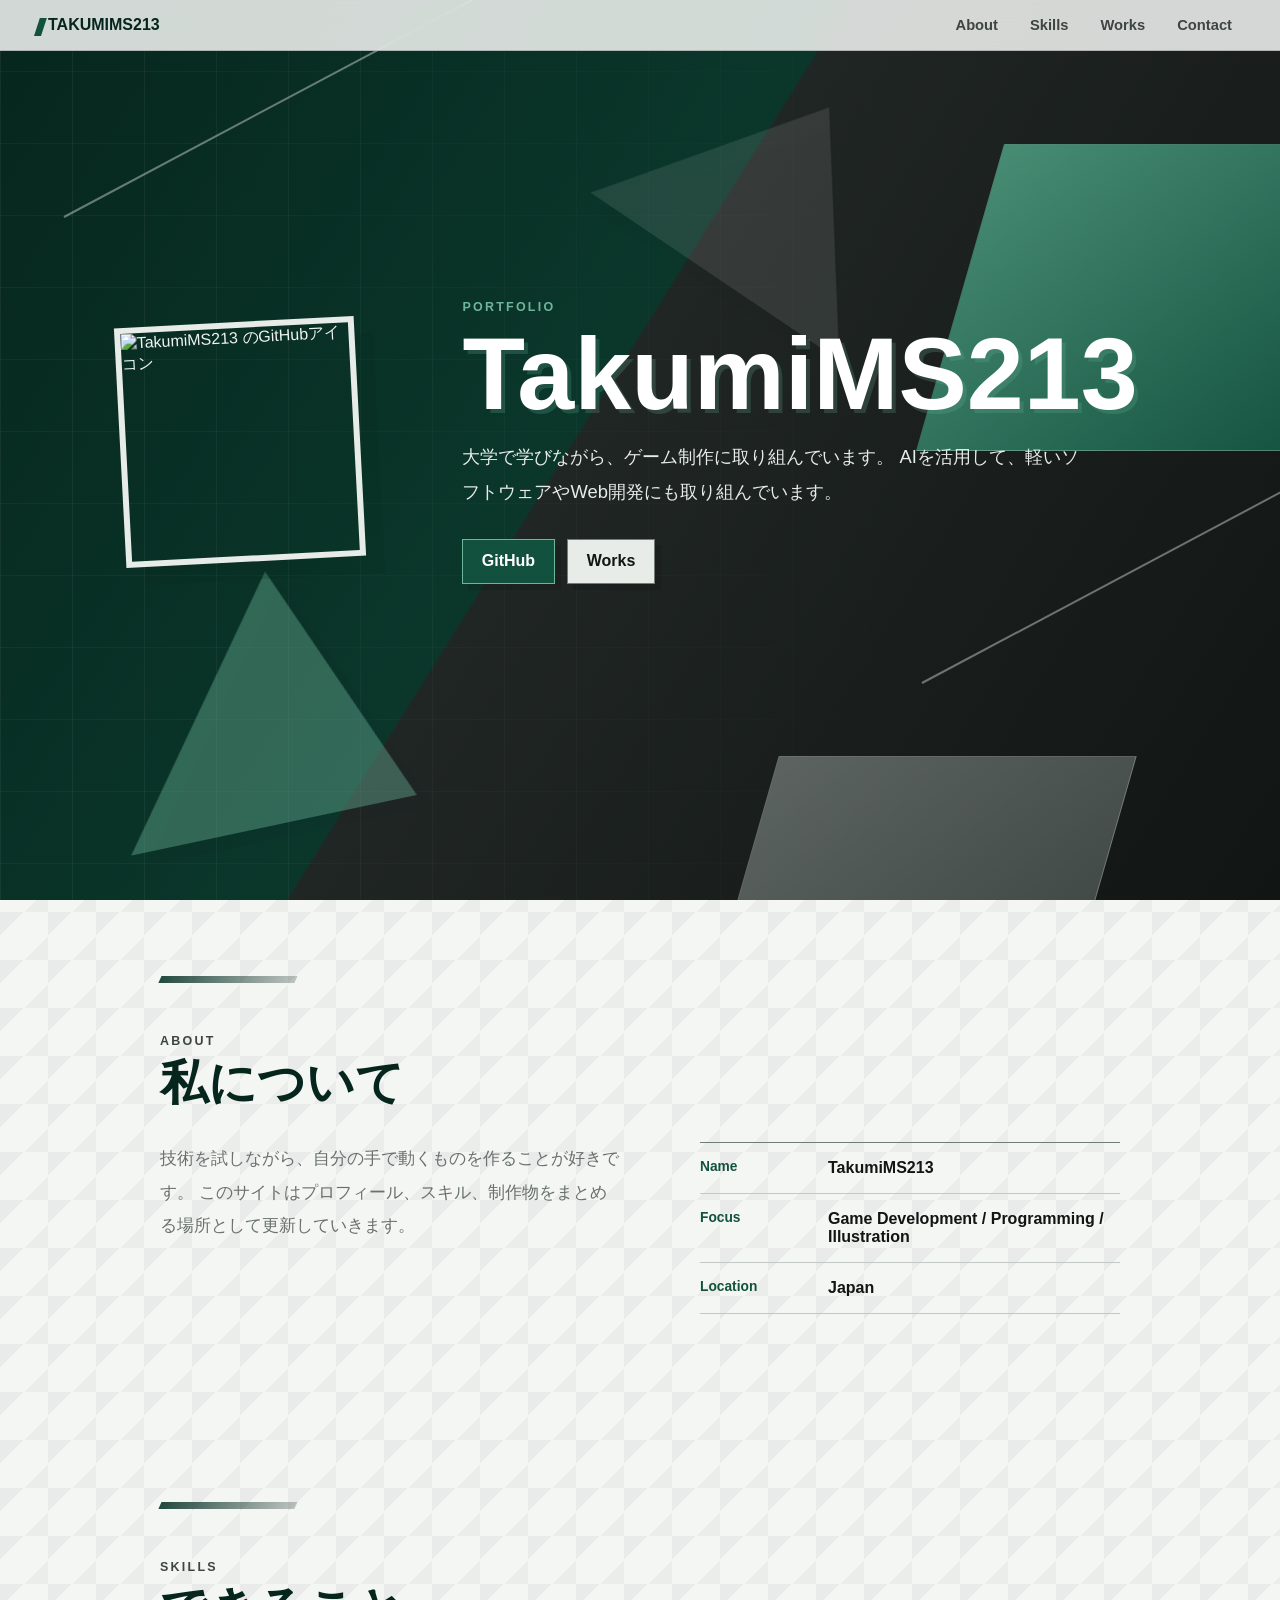
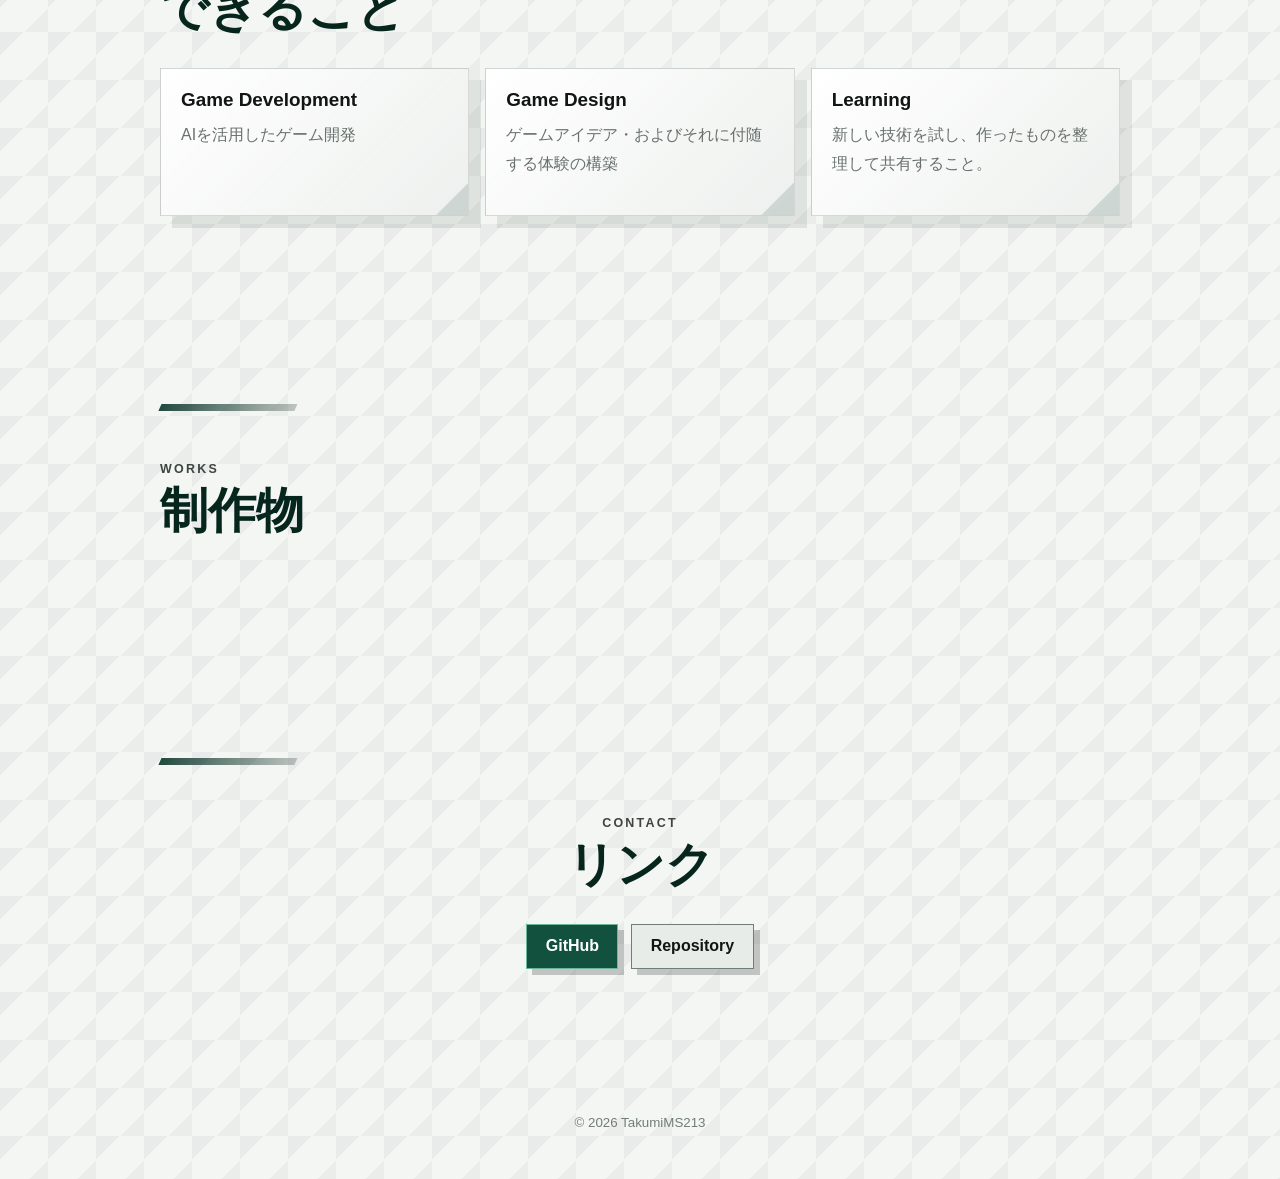
==== index.html @ 46c747b3 "refactor: make Works data-driven" ====
<!doctype html>
<html lang="ja">
  <head>
    <meta charset="utf-8">
    <meta name="viewport" content="width=device-width, initial-scale=1">
    <meta name="description" content="TakumiMS213 のポートフォリオサイトです。">
    <meta property="og:title" content="TakumiMS213 Portfolio">
    <meta property="og:description" content="TakumiMS213 のプロフィール、スキル、制作物をまとめたポートフォリオです。">
    <meta property="og:type" content="website">
    <meta property="og:url" content="https://takumims213.github.io/">
    <meta property="og:image" content="https://github.com/TakumiMS213.png">
    <title>TakumiMS213 Portfolio</title>
    <link rel="icon" href="https://github.com/TakumiMS213.png">
    <link rel="stylesheet" href="styles.css">
  </head>
  <body>
    <header class="site-header" aria-label="サイトヘッダー">
      <a class="brand" href="#top" aria-label="トップへ戻る">TakumiMS213</a>
      <nav class="nav-links" aria-label="主要ナビゲーション">
        <a href="#about">About</a>
        <a href="#skills">Skills</a>
        <a href="#works">Works</a>
        <a href="#contact">Contact</a>
      </nav>
    </header>

    <main id="top">
      <section class="hero" aria-labelledby="hero-title">
        <div class="geometry" aria-hidden="true">
          <span class="geo geo-block geo-block-one"></span>
          <span class="geo geo-block geo-block-two"></span>
          <span class="geo geo-triangle geo-triangle-one"></span>
          <span class="geo geo-triangle geo-triangle-two"></span>
          <span class="geo geo-line geo-line-one"></span>
          <span class="geo geo-line geo-line-two"></span>
        </div>

        <div class="hero-inner">
          <img class="avatar" src="https://github.com/TakumiMS213.png" alt="TakumiMS213 のGitHubアイコン" width="240" height="240">
          <div class="hero-copy">
            <p class="eyebrow">Portfolio</p>
            <h1 id="hero-title">TakumiMS213</h1>
            <p class="lead">
              大学で学びながら、ゲーム制作に取り組んでいます。
              AIを活用して、軽いソフトウェアやWeb開発にも取り組んでいます。
            </p>
            <div class="hero-actions" aria-label="外部リンク">
              <a class="button primary" href="https://github.com/TakumiMS213" target="_blank" rel="noreferrer">GitHub</a>
              <a class="button" href="#works">Works</a>
            </div>
          </div>
        </div>
      </section>

      <section class="section about-section" id="about" aria-labelledby="about-title">
        <div class="section-heading">
          <p class="eyebrow">About</p>
          <h2 id="about-title">私について</h2>
        </div>
        <div class="about-grid">
          <p>
            技術を試しながら、自分の手で動くものを作ることが好きです。
            このサイトはプロフィール、スキル、制作物をまとめる場所として更新していきます。
          </p>
          <dl class="profile-list">
            <div>
              <dt>Name</dt>
              <dd>TakumiMS213</dd>
            </div>
            <div>
              <dt>Focus</dt>
              <dd>Game Development / Programming / Illustration</dd>
            </div>
            <div>
              <dt>Location</dt>
              <dd>Japan</dd>
            </div>
          </dl>
        </div>
      </section>

      <section class="section" id="skills" aria-labelledby="skills-title">
        <div class="section-heading">
          <p class="eyebrow">Skills</p>
          <h2 id="skills-title">できること</h2>
        </div>
        <div class="skill-grid">
          <article class="card">
            <h3>Game Development</h3>
            <p>AIを活用したゲーム開発</p>
          </article>
          <article class="card">
            <h3>Game Design</h3>
            <p>ゲームアイデア・およびそれに付随する体験の構築</p>
          </article>
          <article class="card">
            <h3>Learning</h3>
            <p>新しい技術を試し、作ったものを整理して共有すること。</p>
          </article>
        </div>
      </section>

      <section class="section works-section" id="works" aria-labelledby="works-title">
        <div class="section-heading">
          <p class="eyebrow">Works</p>
          <h2 id="works-title">制作物</h2>
        </div>
        <!--
          Works の内容は works.js だけを編集すれば更新できます。
          HTML 側に作品カードを直接追加する必要はありません。
        -->
        <div class="work-list" id="work-list"></div>
      </section>

      <section class="section contact-section" id="contact" aria-labelledby="contact-title">
        <div class="section-heading">
          <p class="eyebrow">Contact</p>
          <h2 id="contact-title">リンク</h2>
        </div>
        <div class="contact-actions">
          <a class="button primary" href="https://github.com/TakumiMS213" target="_blank" rel="noreferrer">GitHub</a>
          <a class="button" href="https://github.com/TakumiMS213/TakumiMS213.github.io" target="_blank" rel="noreferrer">Repository</a>
        </div>
      </section>
    </main>

    <footer class="site-footer">
      <small>&copy; <span id="year"></span> TakumiMS213</small>
    </footer>

    <script src="works.js"></script>
    <script src="script.js"></script>
  </body>
</html>
---- styles.css ----
:root {
  --ink: #eef3f0;
  --text: #27302d;
  --muted: #68716d;
  --green-900: #06261d;
  --green-800: #0b372b;
  --green-700: #12513e;
  --green-600: #1f6b52;
  --green-300: #6eb69b;
  --gray-950: #111514;
  --gray-850: #202624;
  --gray-700: #3d4542;
  --gray-500: #727c78;
  --gray-300: #c3cac6;
  --gray-150: #e8ece9;
  --paper: #f4f6f4;
  --white: #ffffff;
  --line: rgba(17, 21, 20, 0.16);
  --shadow: 18px 18px 0 rgba(6, 38, 29, 0.16);
  font-family: Inter, "Hiragino Kaku Gothic ProN", "Yu Gothic", Meiryo, sans-serif;
  color: var(--text);
  background: var(--paper);
}

* {
  box-sizing: border-box;
}

html {
  scroll-behavior: smooth;
}

[id] {
  scroll-margin-top: 5rem;
}

body {
  margin: 0;
  min-width: 320px;
  background:
    linear-gradient(135deg, rgba(17, 21, 20, 0.05) 25%, transparent 25%) 0 0 / 48px 48px,
    linear-gradient(315deg, rgba(17, 21, 20, 0.04) 25%, transparent 25%) 0 0 / 48px 48px,
    var(--paper);
}

img {
  display: block;
  max-width: 100%;
}

a {
  color: inherit;
}

.site-header {
  position: fixed;
  z-index: 10;
  top: 0;
  left: 0;
  right: 0;
  display: flex;
  align-items: center;
  justify-content: space-between;
  gap: 1rem;
  padding: 1rem clamp(1rem, 4vw, 3rem);
  background: rgba(244, 246, 244, 0.86);
  border-bottom: 1px solid rgba(17, 21, 20, 0.18);
  backdrop-filter: blur(16px);
}

.brand {
  position: relative;
  color: var(--green-900);
  font-weight: 900;
  text-decoration: none;
  text-transform: uppercase;
}

.brand::before {
  content: "";
  position: absolute;
  left: -0.7rem;
  top: 0.15rem;
  width: 0.42rem;
  height: 1.1rem;
  background: var(--green-700);
  transform: skewX(-18deg);
}

.nav-links {
  display: flex;
  gap: clamp(0.75rem, 3vw, 2rem);
  color: var(--gray-700);
  font-size: 0.92rem;
  font-weight: 700;
}

.nav-links a {
  text-decoration: none;
}

.nav-links a:hover {
  color: var(--green-700);
}

.hero {
  position: relative;
  min-height: 100svh;
  display: grid;
  place-items: center;
  padding: 7rem clamp(1rem, 5vw, 4rem) 8rem;
  overflow: hidden;
  background:
    linear-gradient(122deg, var(--green-900) 0%, var(--green-800) 46%, var(--gray-850) 46.2%, var(--gray-950) 100%);
  color: var(--ink);
  isolation: isolate;
}

.hero::before {
  content: "";
  position: absolute;
  inset: 0;
  background:
    linear-gradient(90deg, rgba(255, 255, 255, 0.06) 1px, transparent 1px) 0 0 / 72px 72px,
    linear-gradient(0deg, rgba(255, 255, 255, 0.045) 1px, transparent 1px) 0 0 / 72px 72px;
  -webkit-mask-image: linear-gradient(90deg, #000 0%, transparent 78%);
  mask-image: linear-gradient(90deg, #000 0%, transparent 78%);
  z-index: -2;
}

.hero-inner {
  position: relative;
  z-index: 2;
  width: min(1040px, 100%);
  display: grid;
  grid-template-columns: auto minmax(0, 1fr);
  align-items: center;
  gap: clamp(2rem, 8vw, 7rem);
}

.avatar {
  width: clamp(160px, 22vw, 240px);
  height: clamp(160px, 22vw, 240px);
  border: 6px solid var(--gray-150);
  border-radius: 0;
  box-shadow: var(--shadow);
  object-fit: cover;
  transform: rotate(-3deg);
  transition: transform 180ms ease, box-shadow 180ms ease;
}

.avatar:hover {
  transform: rotate(0deg) scale(1.03);
  box-shadow: 24px 24px 0 rgba(6, 38, 29, 0.24);
}

.eyebrow {
  margin: 0 0 0.6rem;
  color: var(--green-300);
  font-size: 0.78rem;
  font-weight: 900;
  letter-spacing: 0.18em;
  text-transform: uppercase;
}

h1,
h2,
h3,
p {
  margin-top: 0;
}

h1 {
  margin-bottom: 1rem;
  color: var(--white);
  font-size: clamp(2.7rem, 8vw, 6.5rem);
  line-height: 0.98;
  letter-spacing: 0;
  text-shadow: 4px 4px 0 rgba(110, 182, 155, 0.22);
}

h2 {
  margin-bottom: 0;
  color: var(--green-900);
  font-size: clamp(1.8rem, 4vw, 3rem);
  line-height: 1.1;
}

h3 {
  margin-bottom: 0.65rem;
  color: var(--gray-950);
  font-size: 1.18rem;
}

.lead {
  width: min(620px, 100%);
  color: var(--gray-150);
  font-size: clamp(1rem, 2vw, 1.15rem);
  line-height: 1.9;
}

.hero-actions,
.contact-actions {
  display: flex;
  flex-wrap: wrap;
  gap: 0.8rem;
  margin-top: 1.8rem;
}

.button {
  display: inline-flex;
  align-items: center;
  justify-content: center;
  min-height: 2.8rem;
  padding: 0.75rem 1.15rem;
  border: 1px solid var(--gray-500);
  border-radius: 0;
  background: var(--gray-150);
  color: var(--gray-950);
  font-weight: 900;
  text-decoration: none;
  box-shadow: 6px 6px 0 rgba(17, 21, 20, 0.22);
}

.button.primary {
  border-color: var(--green-300);
  background: var(--green-700);
  color: var(--white);
}

.button:hover {
  transform: translate(-1px, -1px);
  box-shadow: 8px 8px 0 rgba(17, 21, 20, 0.28);
}

.geometry {
  position: absolute;
  inset: 0;
  z-index: 0;
  pointer-events: none;
}

.geo {
  position: absolute;
  display: block;
}

.geo-block {
  border: 1px solid rgba(255, 255, 255, 0.16);
  transform: skewX(-16deg);
}

.geo-block-one {
  right: -7vw;
  top: 16vh;
  width: clamp(220px, 32vw, 470px);
  height: clamp(150px, 24vw, 340px);
  background:
    linear-gradient(135deg, rgba(110, 182, 155, 0.58), rgba(18, 81, 62, 0.28)),
    var(--green-700);
}

.geo-block-two {
  right: 14vw;
  bottom: -7rem;
  width: clamp(180px, 28vw, 420px);
  height: clamp(130px, 20vw, 280px);
  background:
    linear-gradient(135deg, rgba(232, 236, 233, 0.18), rgba(61, 69, 66, 0.48)),
    var(--gray-700);
}

.geo-triangle {
  width: 0;
  height: 0;
  filter: drop-shadow(14px 14px 0 rgba(17, 21, 20, 0.18));
}

.geo-triangle-one {
  left: clamp(1rem, 8vw, 8rem);
  bottom: 8vh;
  border-left: clamp(90px, 15vw, 190px) solid transparent;
  border-right: clamp(40px, 8vw, 110px) solid transparent;
  border-bottom: clamp(120px, 20vw, 250px) solid rgba(110, 182, 155, 0.4);
  transform: rotate(-12deg);
}

.geo-triangle-two {
  right: clamp(4rem, 28vw, 32rem);
  top: 10vh;
  border-left: clamp(70px, 12vw, 150px) solid transparent;
  border-right: clamp(70px, 12vw, 150px) solid transparent;
  border-bottom: clamp(100px, 16vw, 210px) solid rgba(232, 236, 233, 0.11);
  transform: rotate(34deg);
}

.geo-line {
  height: 2px;
  background: rgba(232, 236, 233, 0.42);
  transform-origin: left center;
}

.geo-line-one {
  left: 5vw;
  top: 24vh;
  width: clamp(220px, 38vw, 560px);
  transform: rotate(-28deg);
}

.geo-line-two {
  right: -4vw;
  bottom: 24vh;
  width: clamp(180px, 32vw, 480px);
  transform: rotate(-28deg);
}

.section {
  position: relative;
  width: min(960px, calc(100% - 2rem));
  margin: 0 auto;
  padding: clamp(4rem, 9vw, 7rem) 0;
}

.section::before {
  content: "";
  position: absolute;
  left: 0;
  top: clamp(2.5rem, 6vw, 4.75rem);
  width: clamp(4rem, 12vw, 8.5rem);
  height: 0.42rem;
  background: linear-gradient(90deg, rgba(11, 55, 43, 0.9), rgba(114, 124, 120, 0.42));
  transform: skewX(-24deg);
}

.section-heading {
  position: relative;
  z-index: 1;
  margin-bottom: 2rem;
  padding-top: 1.35rem;
}

.section-heading .eyebrow {
  color: var(--gray-700);
}

.about-grid {
  display: grid;
  grid-template-columns: minmax(0, 1fr) minmax(280px, 420px);
  gap: clamp(2rem, 6vw, 5rem);
  align-items: start;
}

.about-grid > p {
  color: var(--muted);
  font-size: 1.05rem;
  line-height: 2;
}

.profile-list {
  margin: 0;
  border-top: 1px solid var(--gray-500);
}

.profile-list div {
  display: grid;
  grid-template-columns: 7rem 1fr;
  gap: 1rem;
  padding: 1rem 0;
  border-bottom: 1px solid var(--gray-300);
}

.profile-list dt {
  color: var(--green-700);
  font-size: 0.86rem;
  font-weight: 900;
}

.profile-list dd {
  margin: 0;
  color: var(--gray-950);
  font-weight: 800;
}

.skill-grid {
  display: grid;
  grid-template-columns: repeat(3, minmax(0, 1fr));
  gap: 1rem;
}

.card,
.work-item {
  position: relative;
  overflow: hidden;
  border: 1px solid var(--line);
  border-radius: 0;
  background:
    linear-gradient(135deg, rgba(255, 255, 255, 0.92), rgba(232, 236, 233, 0.78)),
    var(--white);
  box-shadow: 12px 12px 0 rgba(6, 38, 29, 0.09);
}

.card::after,
.work-item::after {
  content: "";
  position: absolute;
  right: -2rem;
  bottom: -2rem;
  width: 6rem;
  height: 6rem;
  background: var(--green-800);
  clip-path: polygon(100% 0, 0 100%, 100% 100%);
  opacity: 0.14;
}

.card {
  padding: 1.25rem;
}

.card p,
.work-item p {
  color: var(--muted);
  line-height: 1.8;
}

.work-list {
  display: grid;
  gap: 1rem;
}

.work-item {
  display: flex;
  align-items: center;
  justify-content: space-between;
  gap: 1.5rem;
  padding: 1.35rem;
}

.work-item.muted {
  background:
    linear-gradient(135deg, rgba(232, 236, 233, 0.84), rgba(195, 202, 198, 0.62)),
    var(--gray-150);
}

.work-kicker {
  margin-bottom: 0.35rem;
  color: var(--green-700);
  font-size: 0.78rem;
  font-weight: 900;
  text-transform: uppercase;
}

.text-link {
  position: relative;
  z-index: 1;
  flex: 0 0 auto;
  color: var(--green-800);
  font-weight: 900;
  text-decoration: none;
}

.text-link:hover {
  text-decoration: underline;
}

.contact-section {
  text-align: center;
}

.contact-actions {
  justify-content: center;
}

.site-footer {
  padding: 2rem 1rem 3rem;
  color: var(--gray-500);
  text-align: center;
}

@media (prefers-reduced-motion: reduce) {
  *,
  *::before,
  *::after {
    scroll-behavior: auto !important;
    animation-duration: 0.001ms !important;
    animation-iteration-count: 1 !important;
    transition-duration: 0.001ms !important;
  }
}

@media (max-width: 760px) {
  .site-header {
    position: static;
    align-items: flex-start;
    flex-direction: column;
  }

  .nav-links {
    width: 100%;
    justify-content: space-between;
    gap: 0.5rem;
    font-size: 0.86rem;
  }

  .hero {
    min-height: auto;
    padding-top: 4rem;
  }

  .hero-inner {
    grid-template-columns: 1fr;
    justify-items: center;
    text-align: center;
  }

  .hero-actions {
    justify-content: center;
  }

  .geo-block-one {
    right: -9rem;
    top: 5rem;
  }

  .geo-block-two {
    right: -6rem;
    bottom: -4rem;
  }

  .geo-triangle-one,
  .geo-triangle-two {
    opacity: 0.72;
  }

  .about-grid,
  .skill-grid {
    grid-template-columns: 1fr;
  }

  .work-item {
    align-items: flex-start;
    flex-direction: column;
  }
}

@media (max-width: 460px) {
  .nav-links {
    flex-wrap: wrap;
    justify-content: flex-start;
  }

  h1 {
    font-size: 2.45rem;
  }

  .profile-list div {
    grid-template-columns: 1fr;
    gap: 0.25rem;
  }
}
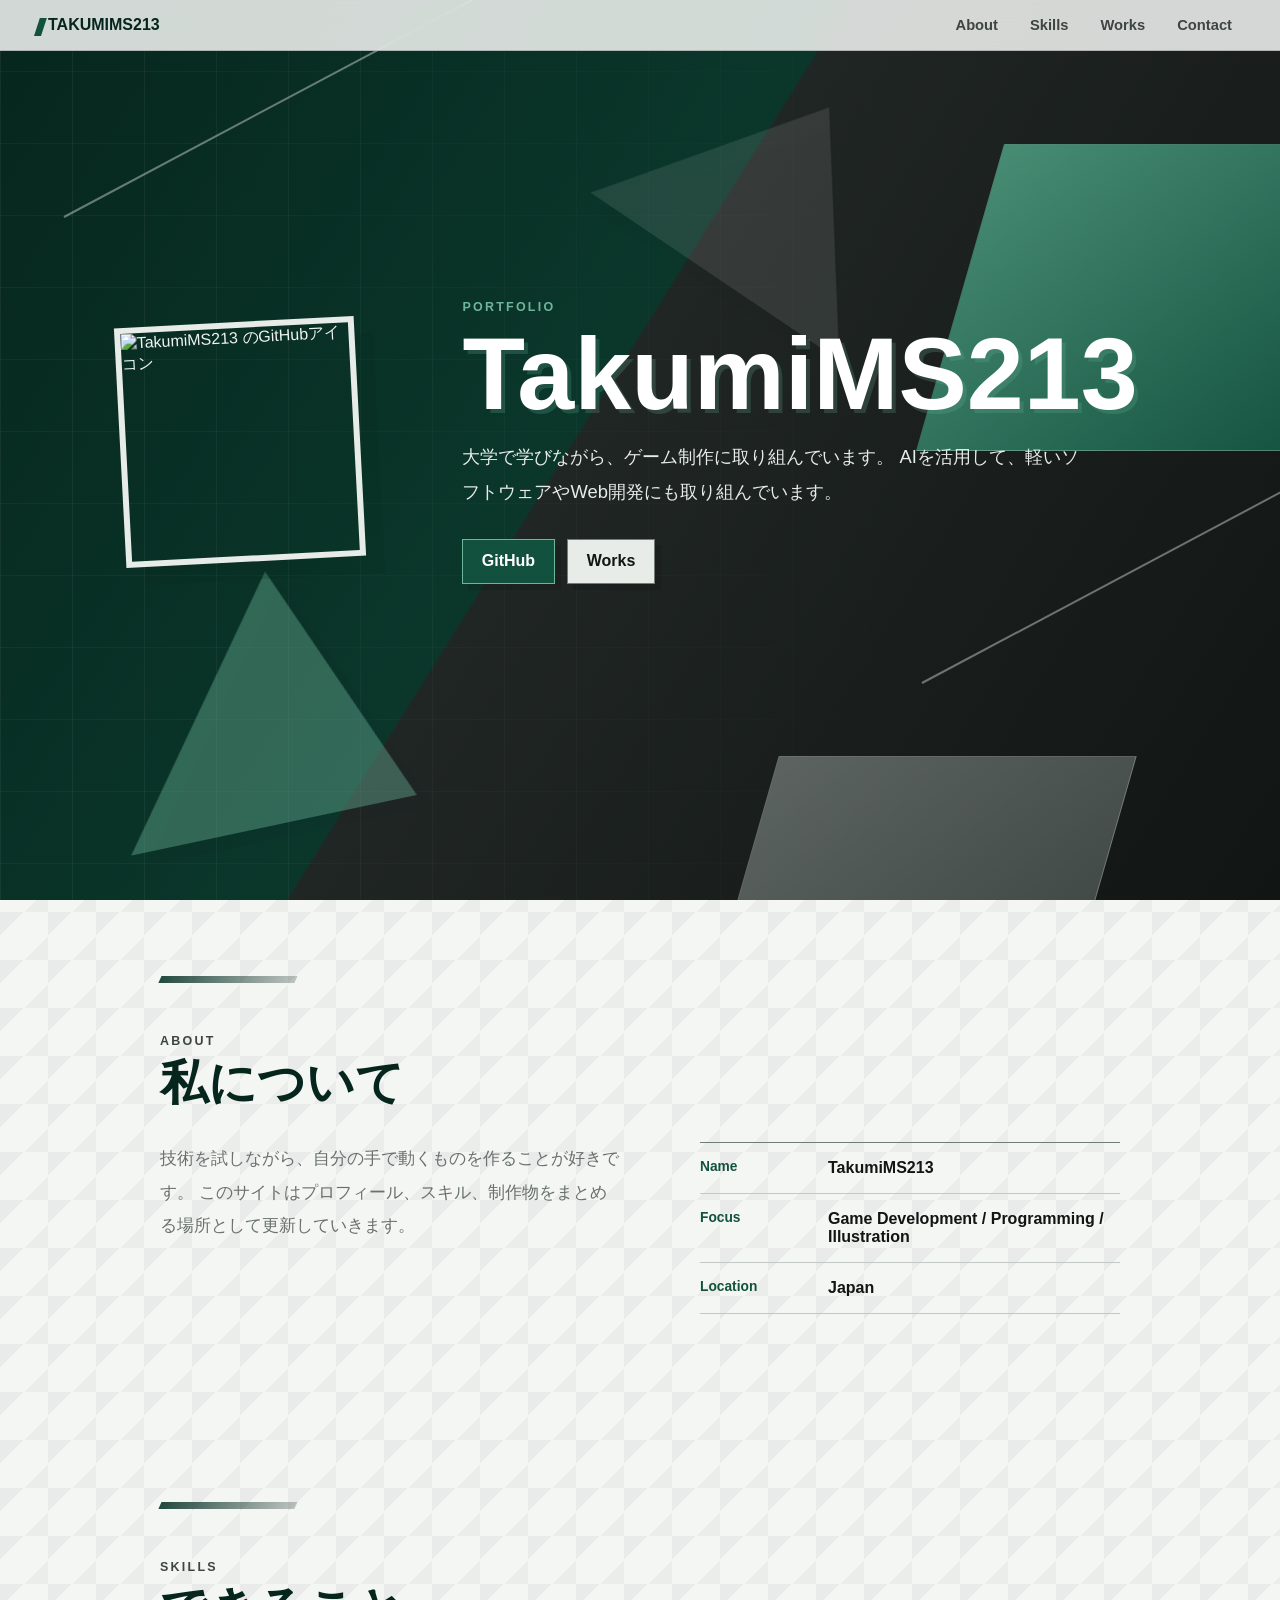
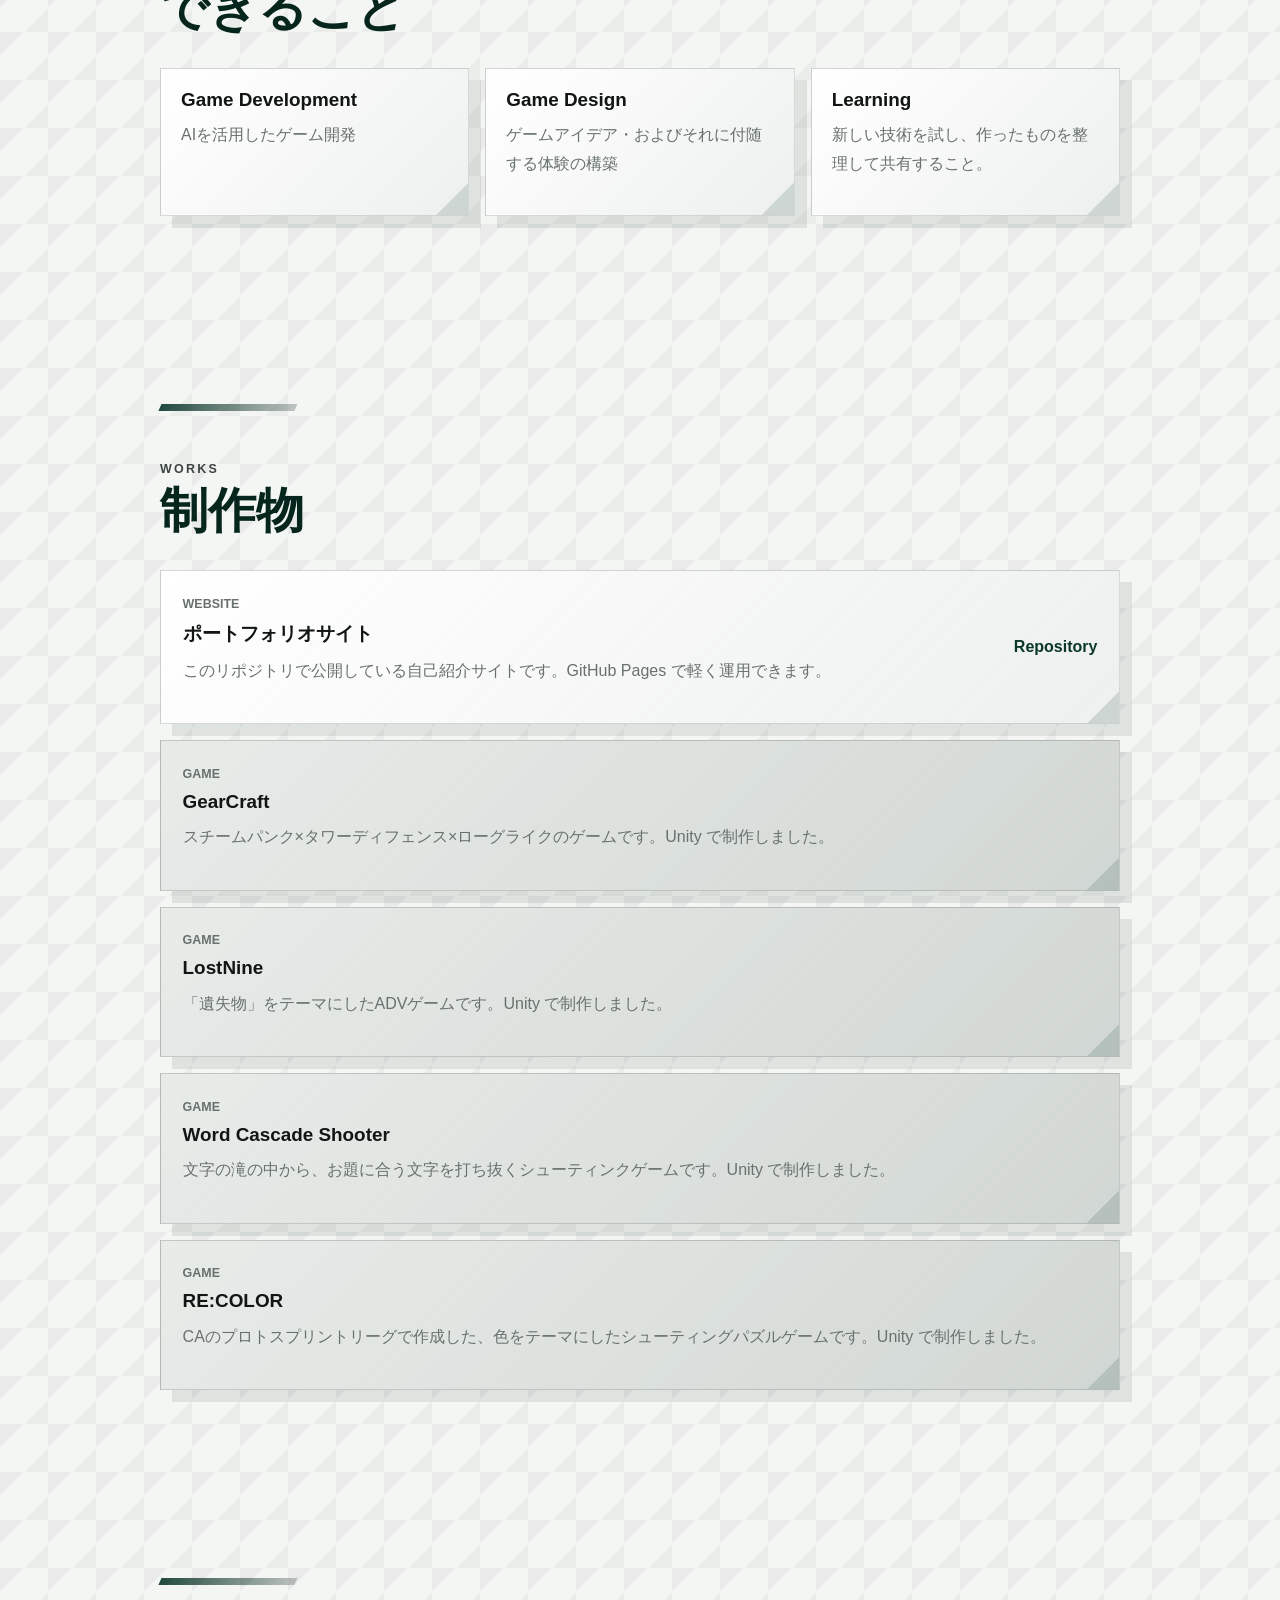
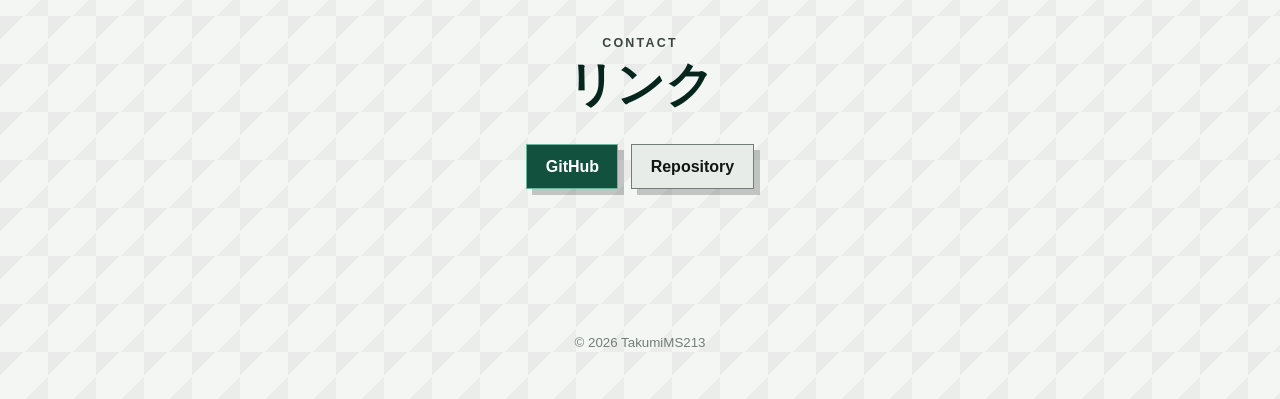
==== commit 4dbcfb59: "chore: refresh portfolio asset versions" ====
--- a/index.html
+++ b/index.html
@@ -11,7 +11,7 @@
     <meta property="og:image" content="https://github.com/TakumiMS213.png">
     <title>TakumiMS213 Portfolio</title>
     <link rel="icon" href="https://github.com/TakumiMS213.png">
-    <link rel="stylesheet" href="styles.css">
+    <link rel="stylesheet" href="styles.css?v=20260922-icons">
   </head>
   <body>
     <header class="site-header" aria-label="サイトヘッダー">
@@ -128,7 +128,6 @@
       <small>&copy; <span id="year"></span> TakumiMS213</small>
     </footer>
 
-    <script src="works.js"></script>
-    <script src="script.js"></script>
+    <script src="script.js?v=20260922-icons"></script>
   </body>
 </html>
--- a/styles.css
+++ b/styles.css
@@ -428,11 +428,64 @@
 }
 
 .work-item {
+  display: block;
+  padding: 1.35rem;
+}
+
+.work-main {
   display: flex;
   align-items: center;
   justify-content: space-between;
   gap: 1.5rem;
-  padding: 1.35rem;
+}
+
+.work-copy {
+  flex: 1 1 auto;
+  min-width: 0;
+}
+
+.work-icon {
+  flex: 0 0 auto;
+  width: clamp(64px, 8vw, 88px);
+  height: clamp(64px, 8vw, 88px);
+  border: 1px solid var(--line);
+  background: var(--gray-150);
+  object-fit: cover;
+  box-shadow: 5px 5px 0 rgba(6, 38, 29, 0.1);
+}
+
+.work-media-grid {
+  position: relative;
+  z-index: 1;
+  display: grid;
+  grid-template-columns: repeat(2, minmax(0, 1fr));
+  gap: 0.8rem;
+  margin-top: 1.25rem;
+}
+
+.work-media-item {
+  min-width: 0;
+  margin: 0;
+}
+
+.work-media {
+  width: 100%;
+  aspect-ratio: 16 / 9;
+  border: 1px solid var(--line);
+  background: var(--gray-950);
+  object-fit: cover;
+}
+
+iframe.work-media {
+  display: block;
+  border: 1px solid var(--line);
+}
+
+.work-media-item figcaption {
+  margin-top: 0.45rem;
+  color: var(--gray-500);
+  font-size: 0.78rem;
+  line-height: 1.5;
 }
 
 .work-item.muted {
@@ -536,9 +589,13 @@
     grid-template-columns: 1fr;
   }
 
-  .work-item {
+  .work-main {
     align-items: flex-start;
     flex-direction: column;
+  }
+
+  .work-media-grid {
+    grid-template-columns: 1fr;
   }
 }
 
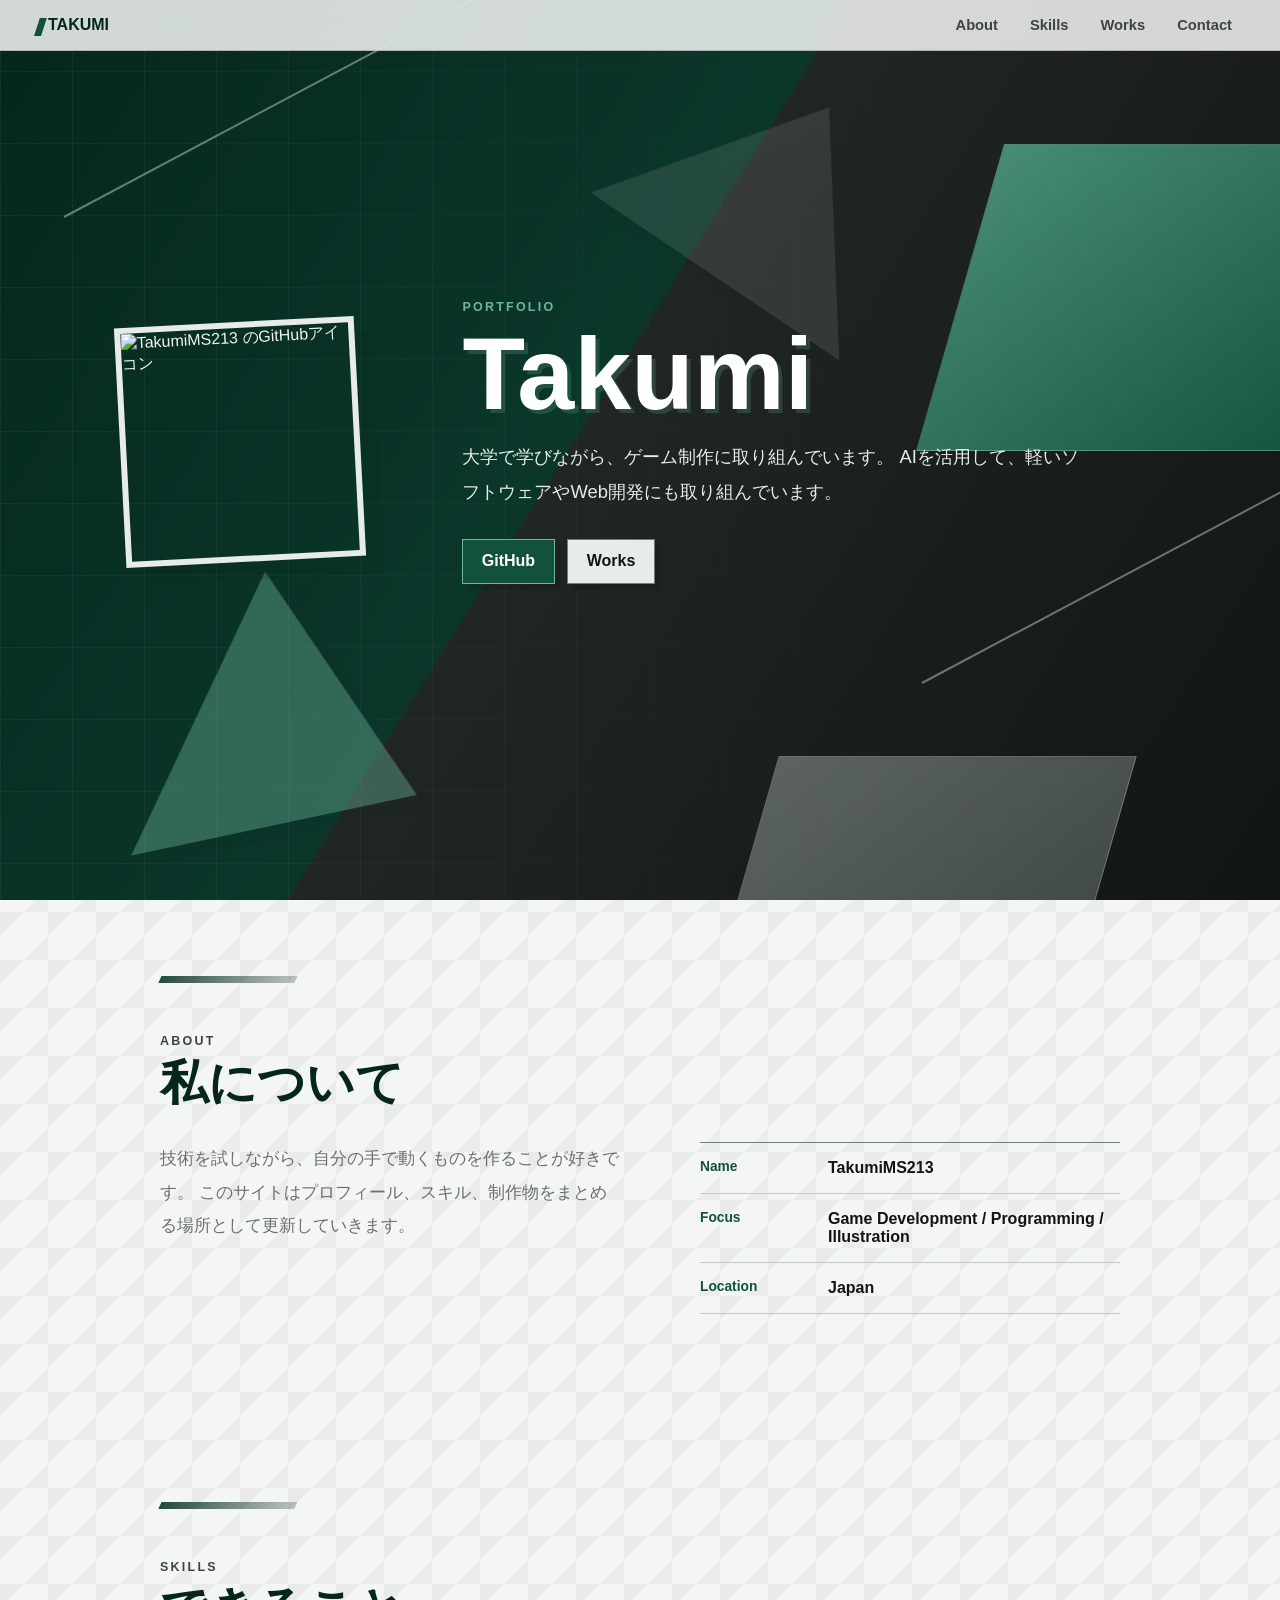
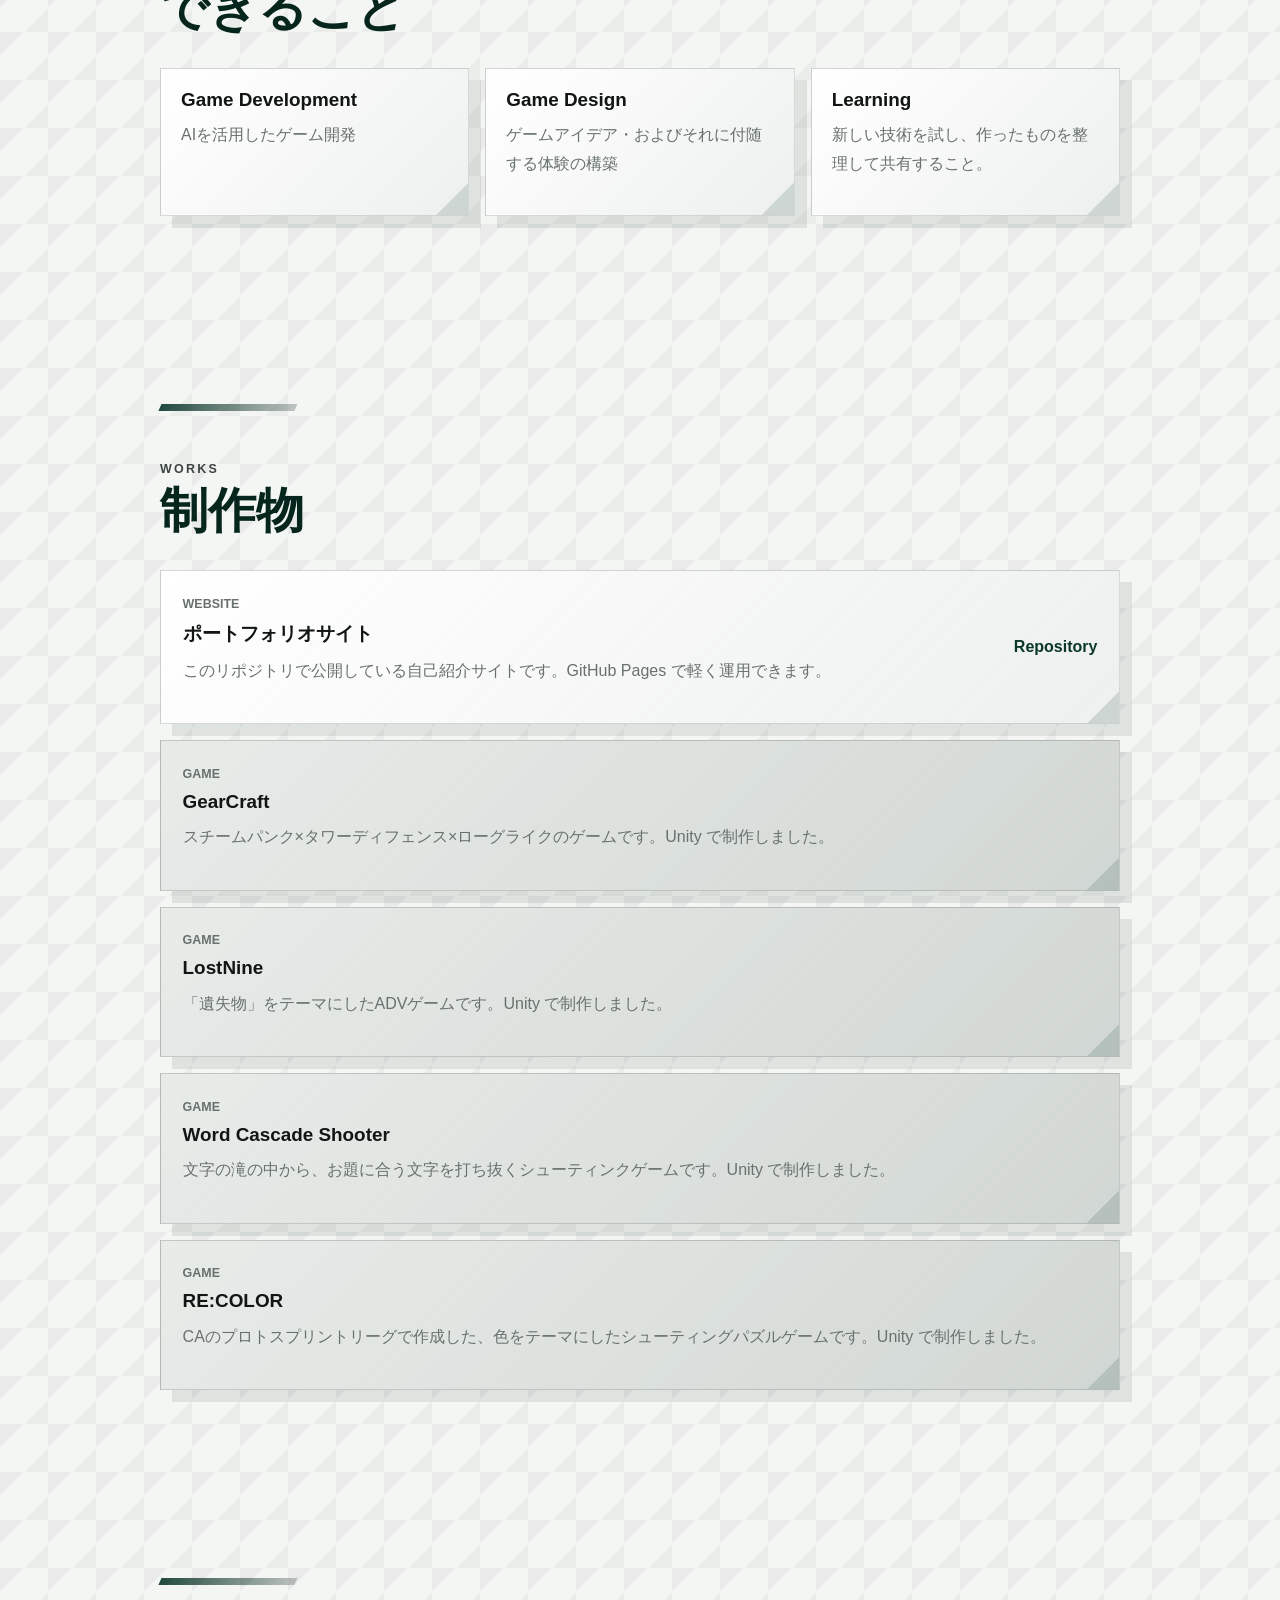
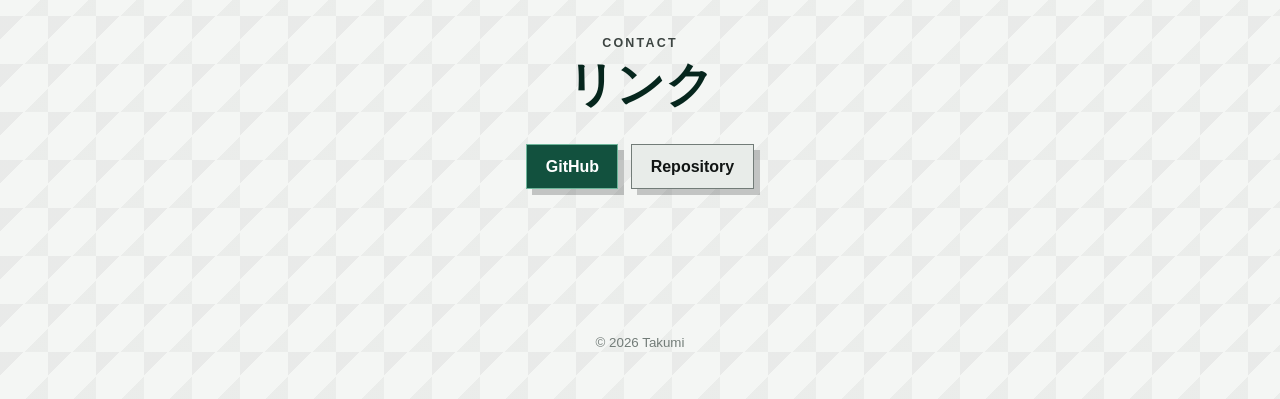
==== commit cb93a096: "TakumiMS213 to Takumi" ====
--- a/index.html
+++ b/index.html
@@ -3,19 +3,19 @@
   <head>
     <meta charset="utf-8">
     <meta name="viewport" content="width=device-width, initial-scale=1">
-    <meta name="description" content="TakumiMS213 のポートフォリオサイトです。">
-    <meta property="og:title" content="TakumiMS213 Portfolio">
+    <meta name="description" content="Takumi のポートフォリオサイトです。">
+    <meta property="og:title" content="Takumi Portfolio">
     <meta property="og:description" content="TakumiMS213 のプロフィール、スキル、制作物をまとめたポートフォリオです。">
     <meta property="og:type" content="website">
     <meta property="og:url" content="https://takumims213.github.io/">
     <meta property="og:image" content="https://github.com/TakumiMS213.png">
     <title>TakumiMS213 Portfolio</title>
     <link rel="icon" href="https://github.com/TakumiMS213.png">
-    <link rel="stylesheet" href="styles.css?v=20260922-icons">
+    <link rel="stylesheet" href="styles.css?v=20260922-detail-page">
   </head>
   <body>
     <header class="site-header" aria-label="サイトヘッダー">
-      <a class="brand" href="#top" aria-label="トップへ戻る">TakumiMS213</a>
+      <a class="brand" href="#top" aria-label="トップへ戻る">Takumi</a>
       <nav class="nav-links" aria-label="主要ナビゲーション">
         <a href="#about">About</a>
         <a href="#skills">Skills</a>
@@ -39,7 +39,7 @@
           <img class="avatar" src="https://github.com/TakumiMS213.png" alt="TakumiMS213 のGitHubアイコン" width="240" height="240">
           <div class="hero-copy">
             <p class="eyebrow">Portfolio</p>
-            <h1 id="hero-title">TakumiMS213</h1>
+            <h1 id="hero-title">Takumi</h1>
             <p class="lead">
               大学で学びながら、ゲーム制作に取り組んでいます。
               AIを活用して、軽いソフトウェアやWeb開発にも取り組んでいます。
@@ -125,9 +125,9 @@
     </main>
 
     <footer class="site-footer">
-      <small>&copy; <span id="year"></span> TakumiMS213</small>
+      <small>&copy; <span id="year"></span> Takumi</small>
     </footer>
 
-    <script src="script.js?v=20260922-icons"></script>
+    <script src="script.js?v=20260922-detail-page"></script>
   </body>
 </html>
--- a/styles.css
+++ b/styles.css
@@ -432,6 +432,25 @@
   padding: 1.35rem;
 }
 
+.work-item.is-clickable {
+  cursor: pointer;
+  transition:
+    transform 160ms ease,
+    box-shadow 160ms ease,
+    border-color 160ms ease;
+}
+
+.work-item.is-clickable:hover {
+  transform: translate(-2px, -2px);
+  border-color: rgba(18, 81, 62, 0.42);
+  box-shadow: 16px 16px 0 rgba(6, 38, 29, 0.13);
+}
+
+.work-item.is-clickable:focus-visible {
+  outline: 3px solid var(--green-600);
+  outline-offset: 4px;
+}
+
 .work-main {
   display: flex;
   align-items: center;
@@ -614,3 +633,216 @@
     gap: 0.25rem;
   }
 }
+
+
+/* =========================================================
+   Work detail / blog page
+   ========================================================= */
+
+.detail-page {
+  min-height: 100svh;
+  padding: 8rem 1rem 5rem;
+}
+
+.detail-shell {
+  width: min(900px, 100%);
+  margin: 0 auto;
+}
+
+.detail-back {
+  display: inline-flex;
+  align-items: center;
+  gap: 0.45rem;
+  margin-bottom: 1.5rem;
+  color: var(--green-800);
+  font-weight: 900;
+  text-decoration: none;
+}
+
+.detail-back:hover {
+  text-decoration: underline;
+}
+
+.detail-article {
+  overflow: hidden;
+  border: 1px solid var(--line);
+  background: rgba(255, 255, 255, 0.92);
+  box-shadow: 16px 16px 0 rgba(6, 38, 29, 0.1);
+}
+
+.detail-header {
+  padding: clamp(1.5rem, 4vw, 2.6rem);
+  border-bottom: 1px solid var(--line);
+  background:
+    linear-gradient(135deg, rgba(232, 236, 233, 0.92), rgba(255, 255, 255, 0.96));
+}
+
+.detail-title-row {
+  display: flex;
+  align-items: center;
+  gap: 1.25rem;
+}
+
+.detail-icon {
+  flex: 0 0 auto;
+  width: clamp(72px, 11vw, 108px);
+  height: clamp(72px, 11vw, 108px);
+  border: 1px solid var(--line);
+  background: var(--gray-150);
+  object-fit: cover;
+  box-shadow: 6px 6px 0 rgba(6, 38, 29, 0.11);
+}
+
+.detail-meta {
+  min-width: 0;
+}
+
+.detail-kicker {
+  margin-bottom: 0.45rem;
+  color: var(--green-700);
+  font-size: 0.8rem;
+  font-weight: 900;
+  letter-spacing: 0.12em;
+  text-transform: uppercase;
+}
+
+.detail-title {
+  margin-bottom: 0.75rem;
+  color: var(--green-900);
+  font-size: clamp(2rem, 6vw, 4rem);
+  line-height: 1.03;
+}
+
+.detail-description {
+  margin-bottom: 0;
+  color: var(--muted);
+  line-height: 1.8;
+}
+
+.detail-actions {
+  margin-top: 1.25rem;
+}
+
+.article-body {
+  padding: clamp(1.5rem, 5vw, 3.25rem);
+  color: var(--text);
+}
+
+.article-body > :first-child {
+  margin-top: 0;
+}
+
+.article-body > :last-child {
+  margin-bottom: 0;
+}
+
+.article-body h1,
+.article-body h2,
+.article-body h3,
+.article-body h4 {
+  margin-top: 2.2em;
+  margin-bottom: 0.75em;
+  color: var(--green-900);
+  line-height: 1.25;
+  text-shadow: none;
+}
+
+.article-body h1 {
+  font-size: clamp(2rem, 5vw, 3rem);
+}
+
+.article-body h2 {
+  padding-bottom: 0.45rem;
+  border-bottom: 1px solid var(--gray-300);
+  font-size: clamp(1.45rem, 4vw, 2rem);
+}
+
+.article-body h3 {
+  font-size: 1.25rem;
+}
+
+.article-body p,
+.article-body li {
+  line-height: 1.95;
+}
+
+.article-body ul,
+.article-body ol {
+  padding-left: 1.6rem;
+}
+
+.article-body a {
+  color: var(--green-700);
+  font-weight: 800;
+}
+
+.article-body img,
+.article-body video {
+  width: 100%;
+  height: auto;
+  margin: 1rem 0;
+  border: 1px solid var(--line);
+  background: var(--gray-950);
+}
+
+.article-body iframe {
+  display: block;
+  width: 100%;
+  aspect-ratio: 16 / 9;
+  margin: 1rem 0;
+  border: 1px solid var(--line);
+  background: var(--gray-950);
+}
+
+.article-body blockquote {
+  margin: 1.5rem 0;
+  padding: 0.9rem 1.2rem;
+  border-left: 5px solid var(--green-600);
+  background: var(--gray-150);
+  color: var(--gray-700);
+}
+
+.article-body pre {
+  overflow-x: auto;
+  padding: 1rem;
+  background: var(--gray-950);
+  color: var(--gray-150);
+}
+
+.article-body code {
+  font-family: ui-monospace, SFMono-Regular, Menlo, Consolas, monospace;
+}
+
+.article-body :not(pre) > code {
+  padding: 0.12em 0.35em;
+  background: var(--gray-150);
+  color: var(--green-900);
+}
+
+.article-body hr {
+  margin: 2.5rem 0;
+  border: 0;
+  border-top: 1px solid var(--gray-300);
+}
+
+.article-error {
+  padding: 2rem;
+  color: var(--muted);
+  line-height: 1.8;
+}
+
+@media (max-width: 760px) {
+  .detail-page {
+    padding-top: 3rem;
+  }
+
+  .detail-title-row {
+    align-items: flex-start;
+  }
+}
+
+@media (max-width: 520px) {
+  .detail-title-row {
+    flex-direction: column;
+  }
+}
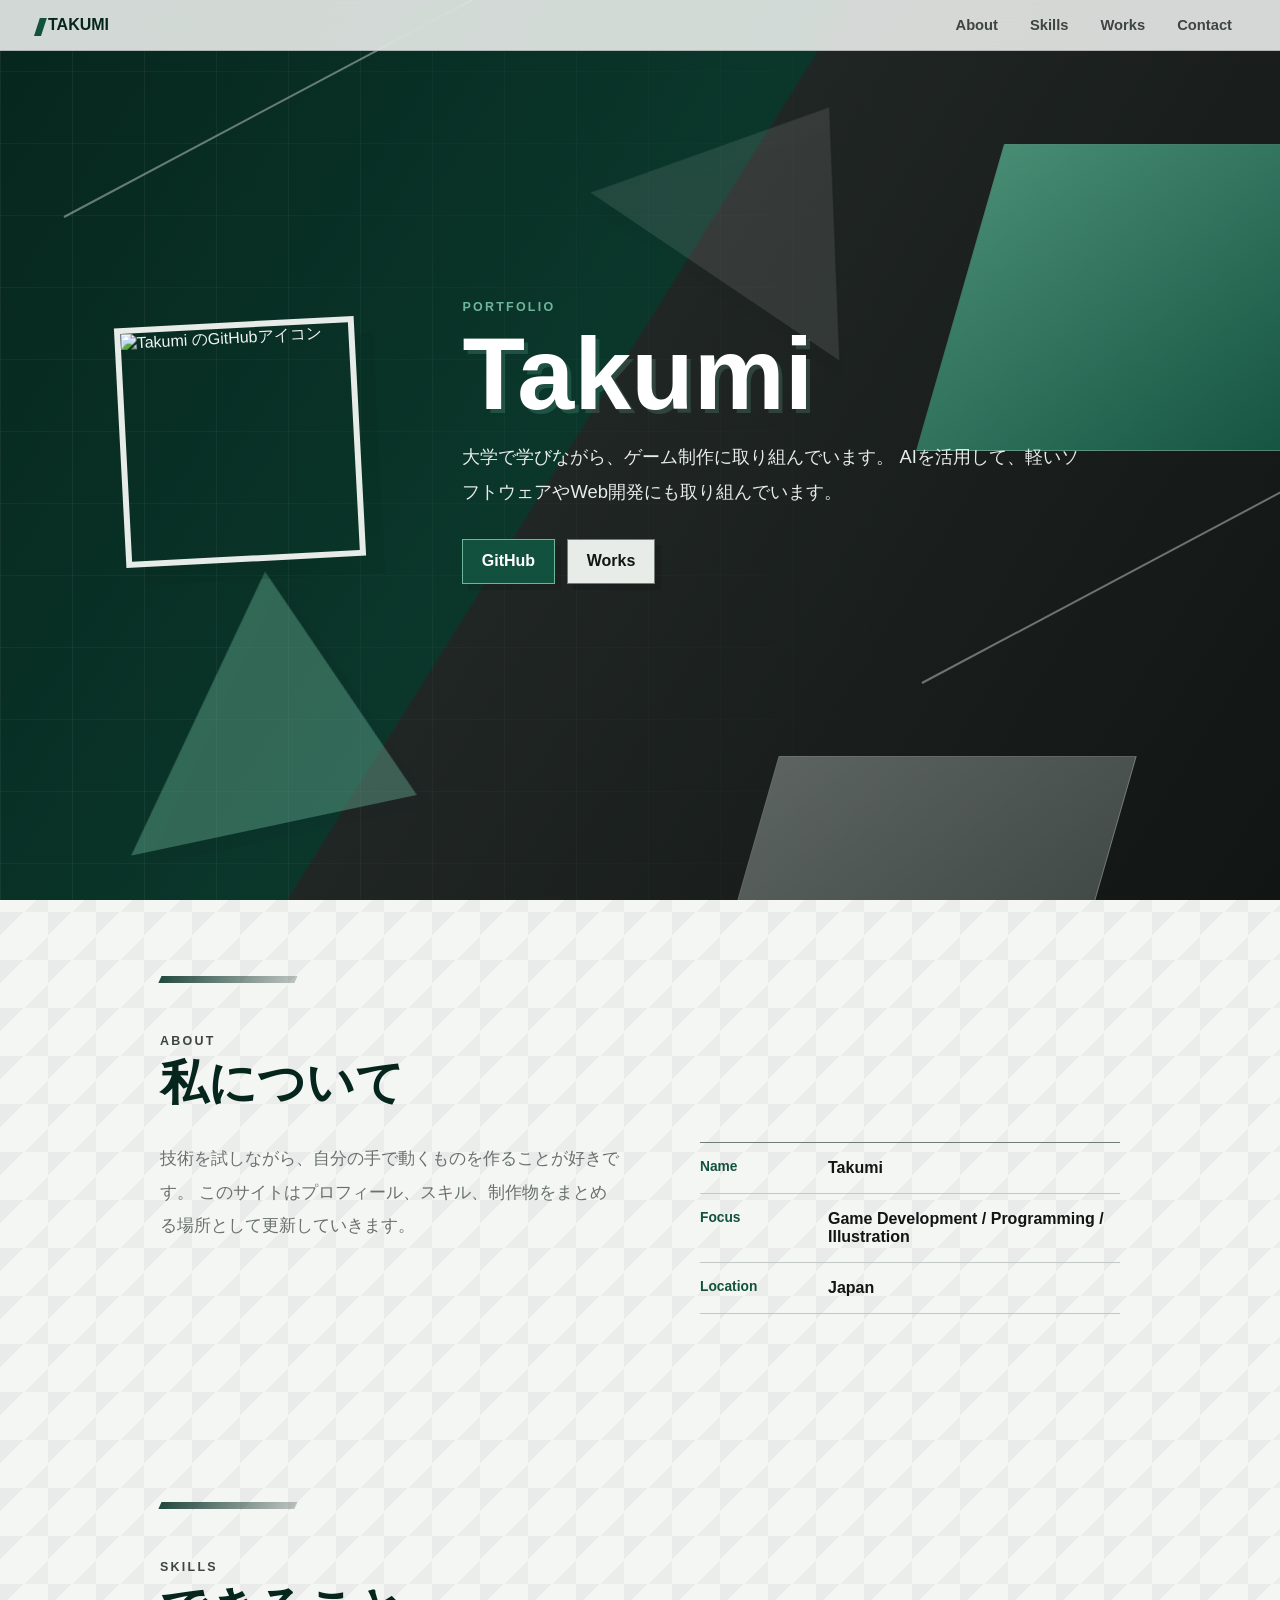
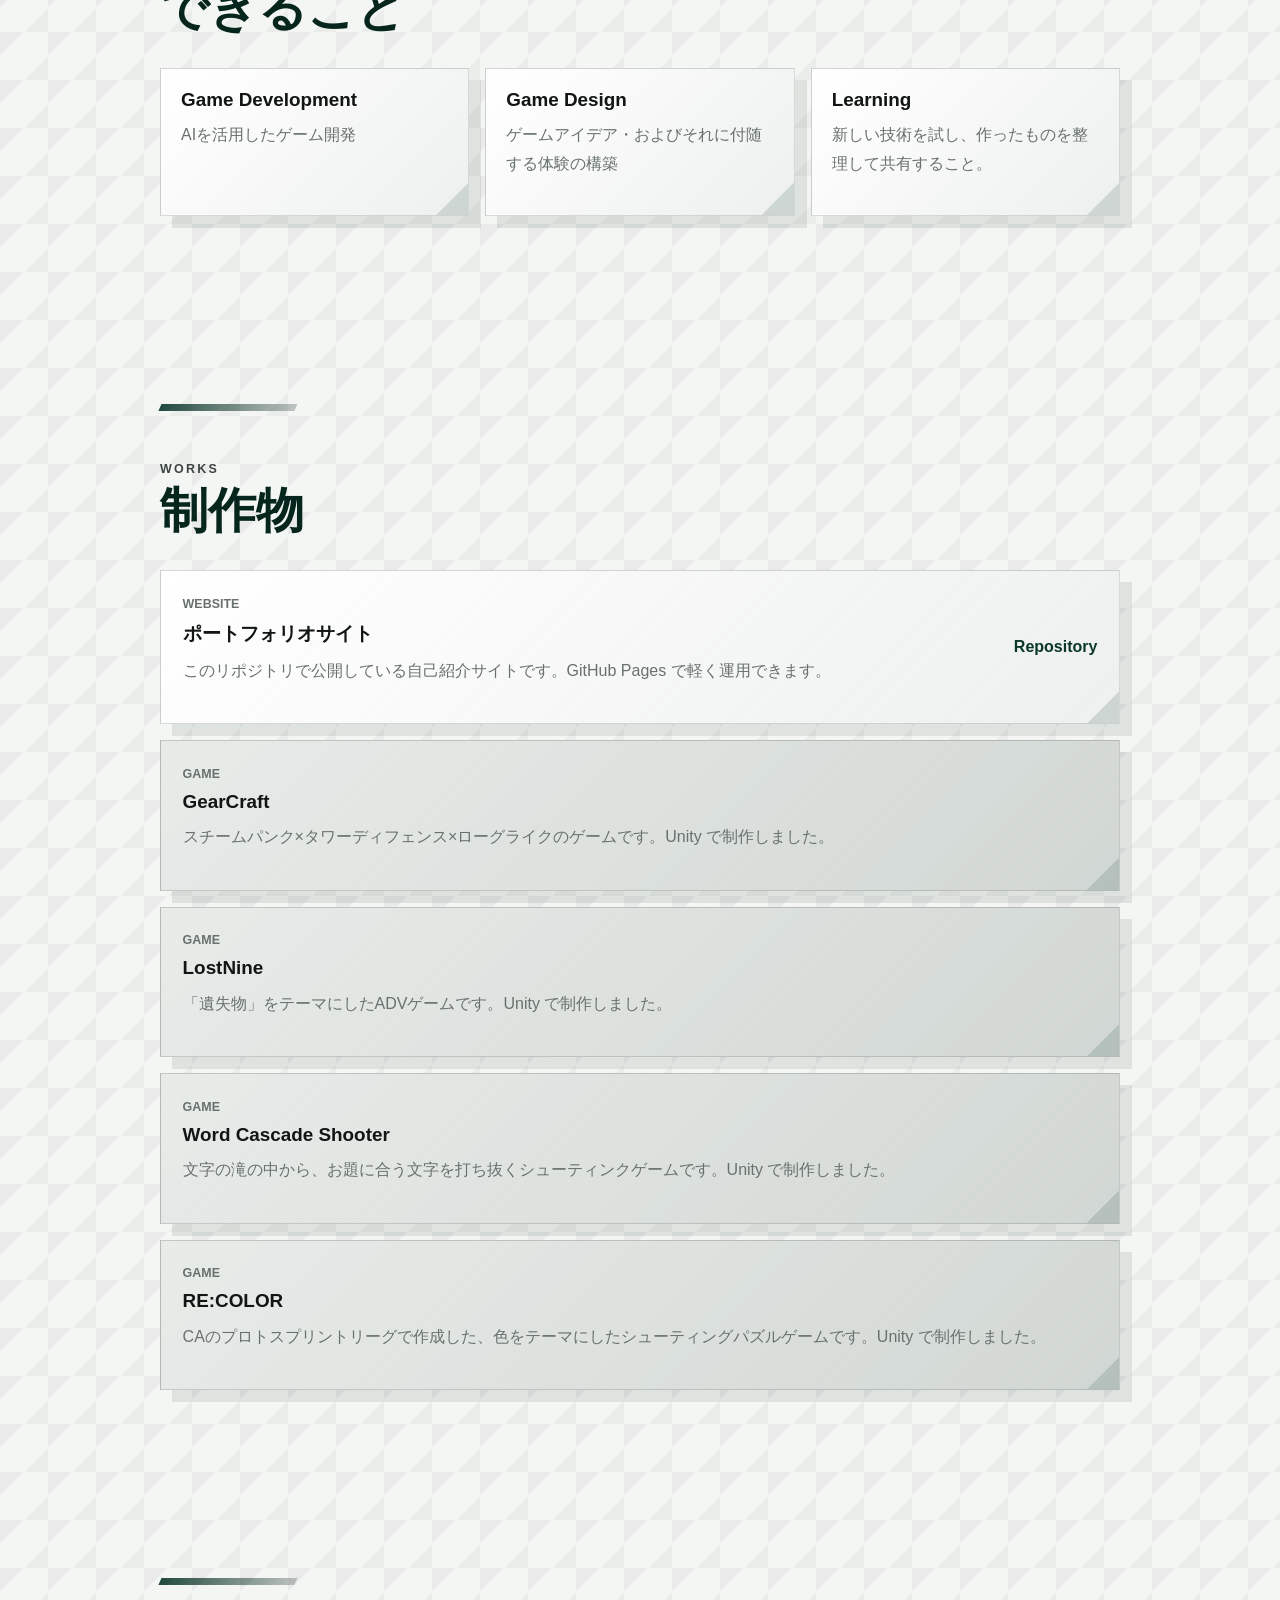
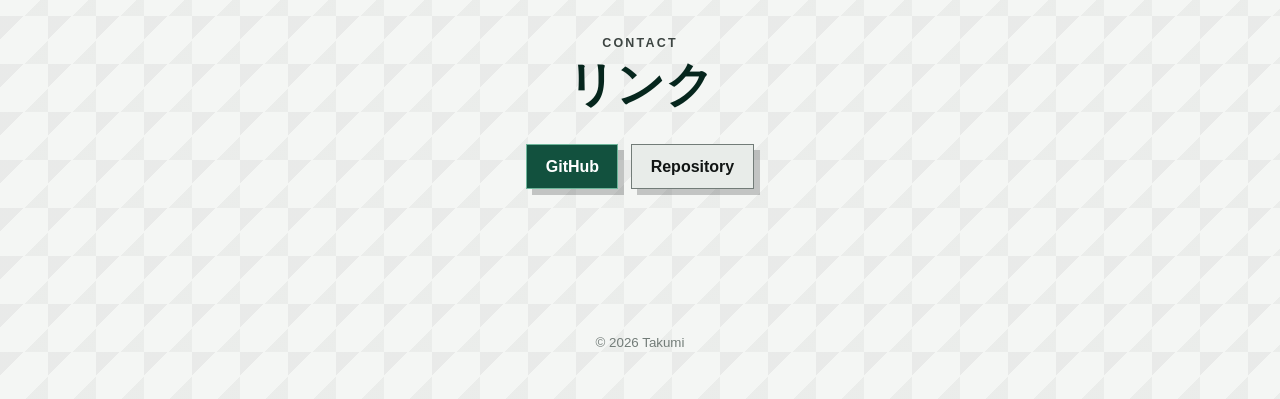
==== commit 51f41336: "chore: update display name to Takumi" ====
--- a/index.html
+++ b/index.html
@@ -5,11 +5,11 @@
     <meta name="viewport" content="width=device-width, initial-scale=1">
     <meta name="description" content="Takumi のポートフォリオサイトです。">
     <meta property="og:title" content="Takumi Portfolio">
-    <meta property="og:description" content="TakumiMS213 のプロフィール、スキル、制作物をまとめたポートフォリオです。">
+    <meta property="og:description" content="Takumi のプロフィール、スキル、制作物をまとめたポートフォリオです。">
     <meta property="og:type" content="website">
     <meta property="og:url" content="https://takumims213.github.io/">
     <meta property="og:image" content="https://github.com/TakumiMS213.png">
-    <title>TakumiMS213 Portfolio</title>
+    <title>Takumi Portfolio</title>
     <link rel="icon" href="https://github.com/TakumiMS213.png">
     <link rel="stylesheet" href="styles.css?v=20260922-detail-page">
   </head>
@@ -36,7 +36,7 @@
         </div>
 
         <div class="hero-inner">
-          <img class="avatar" src="https://github.com/TakumiMS213.png" alt="TakumiMS213 のGitHubアイコン" width="240" height="240">
+          <img class="avatar" src="https://github.com/TakumiMS213.png" alt="Takumi のGitHubアイコン" width="240" height="240">
           <div class="hero-copy">
             <p class="eyebrow">Portfolio</p>
             <h1 id="hero-title">Takumi</h1>
@@ -65,7 +65,7 @@
           <dl class="profile-list">
             <div>
               <dt>Name</dt>
-              <dd>TakumiMS213</dd>
+              <dd>Takumi</dd>
             </div>
             <div>
               <dt>Focus</dt>
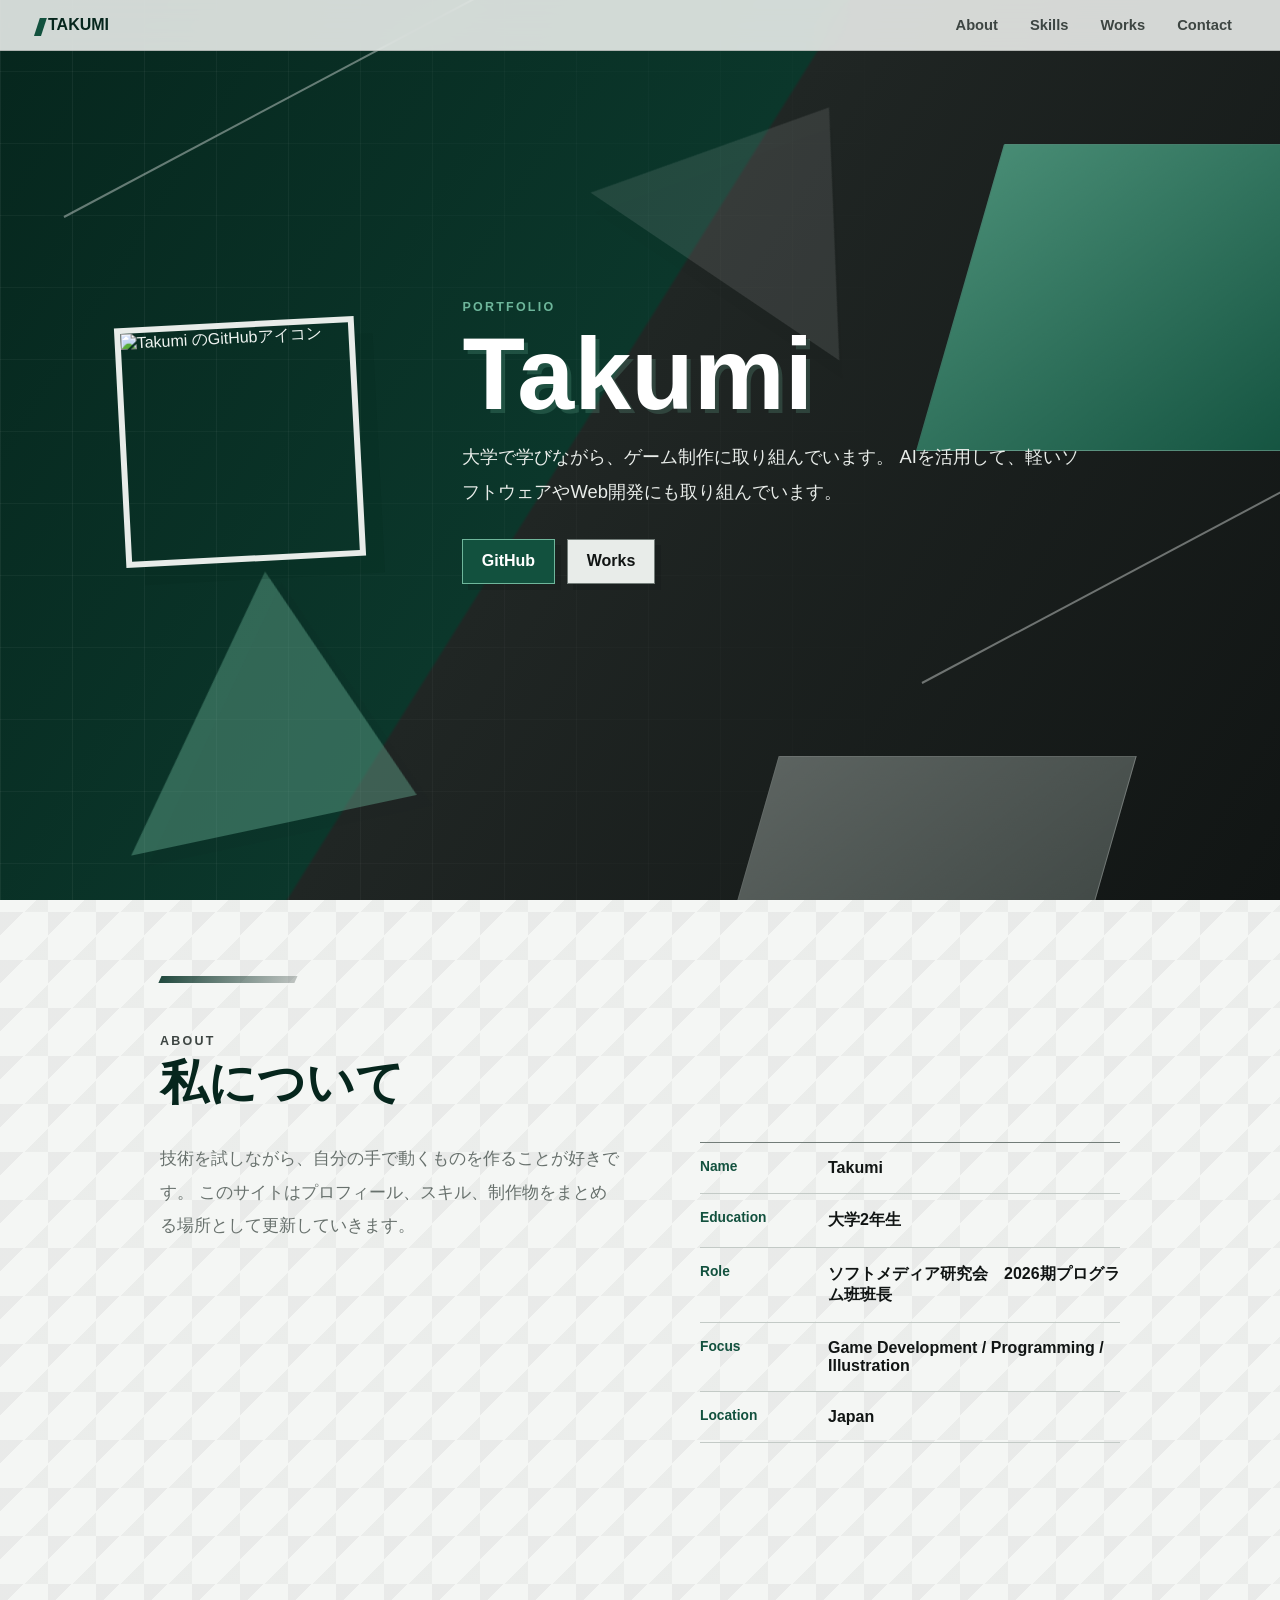
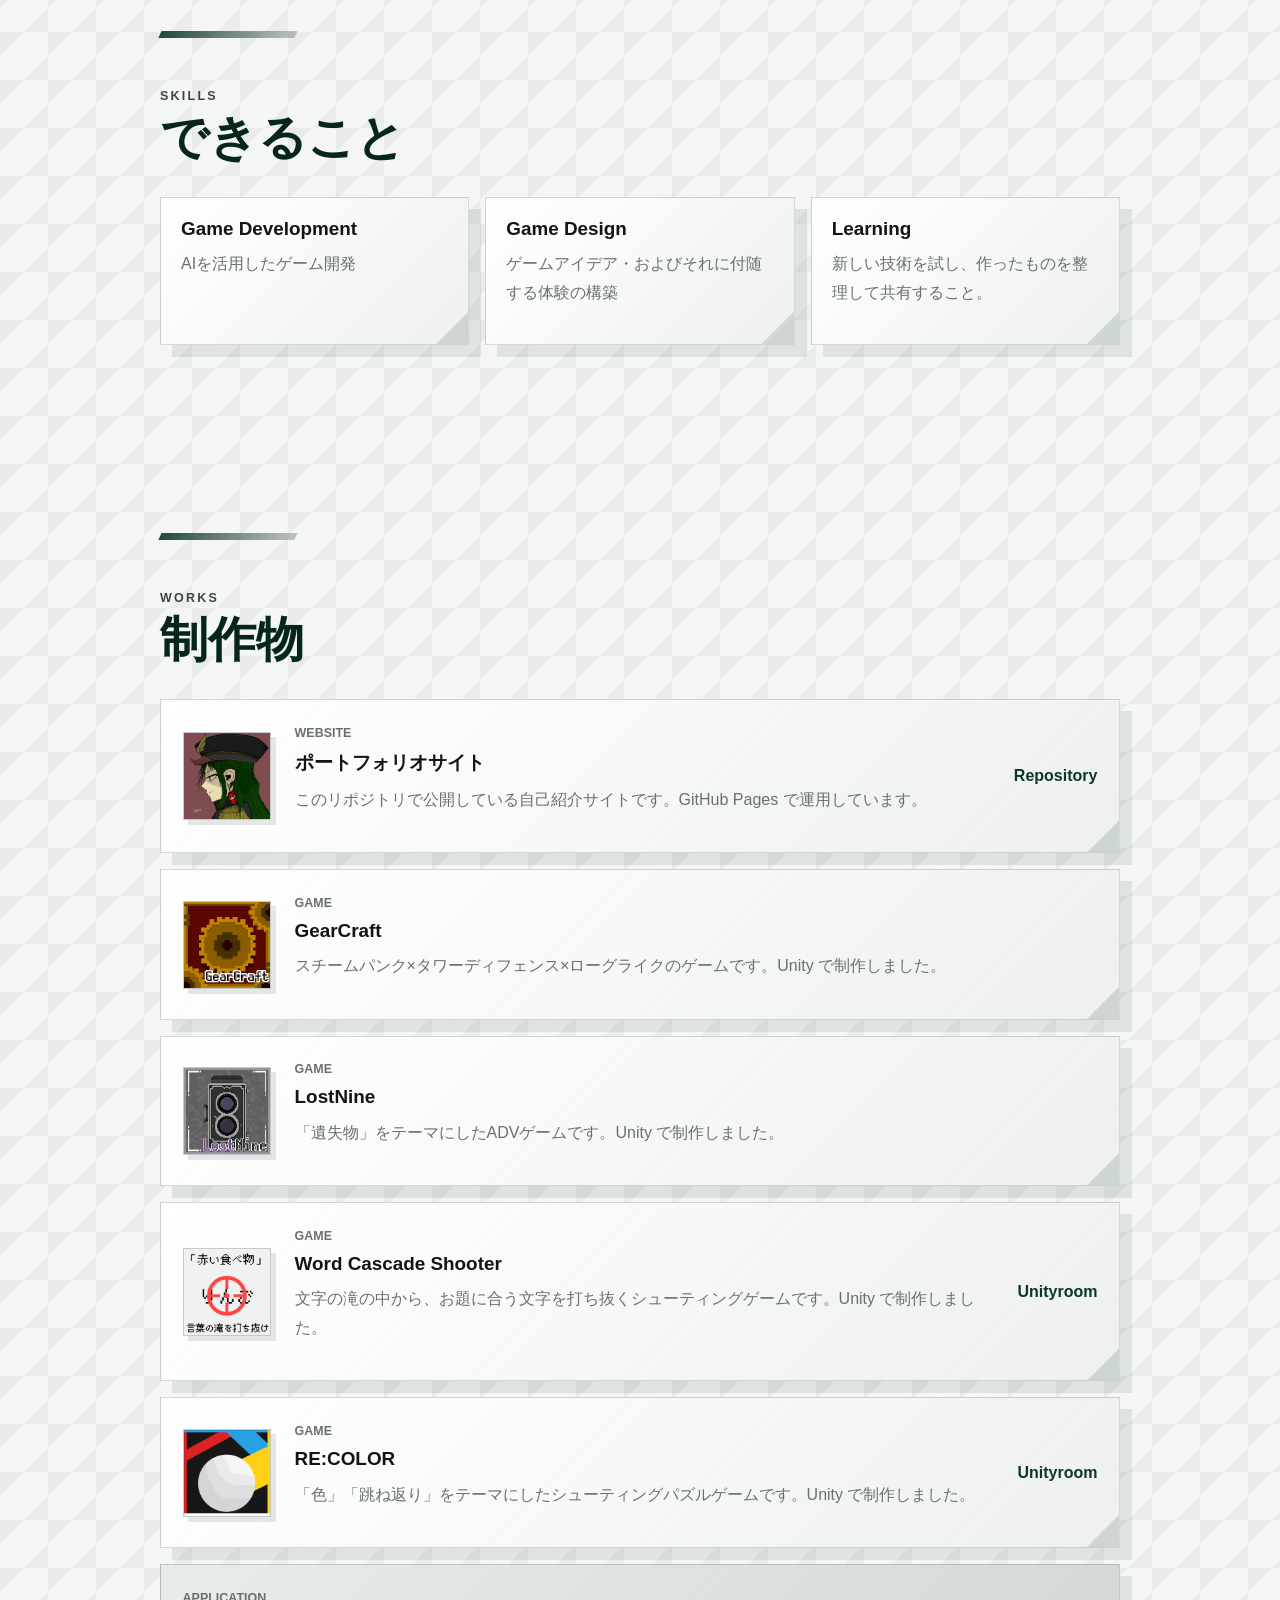
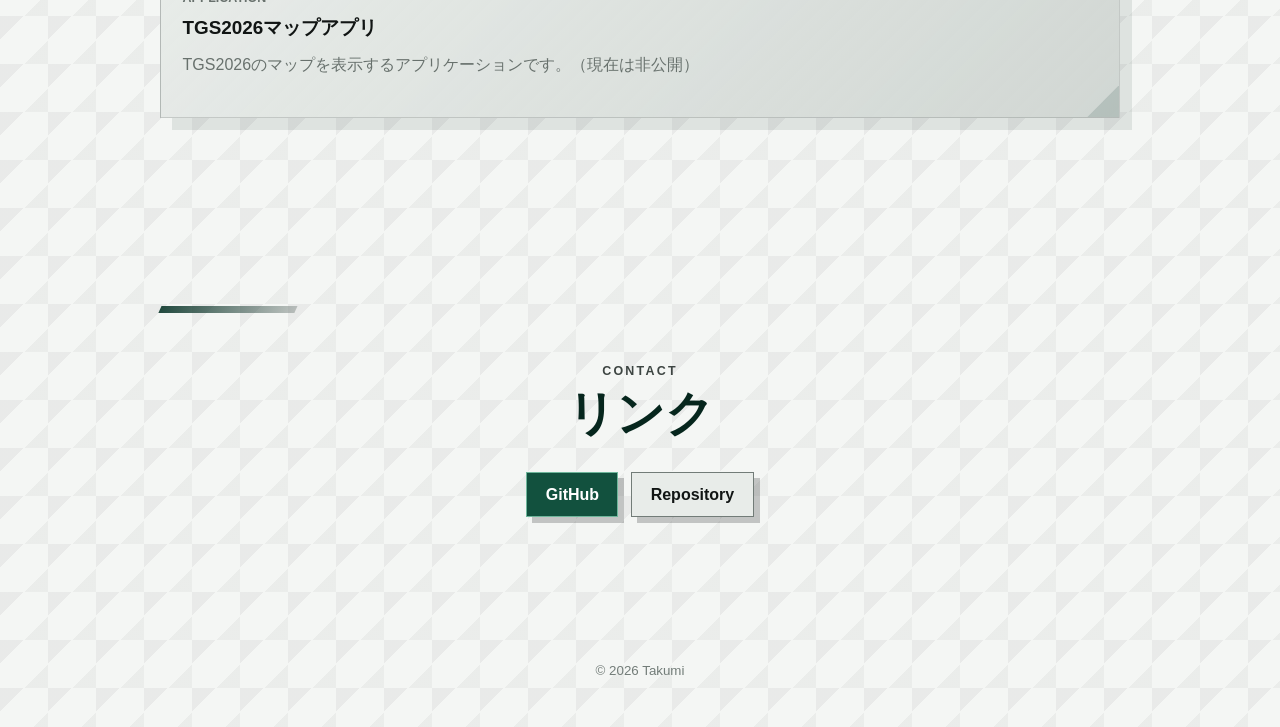
==== commit 0db73d09: "プロフィール更新" ====
--- a/index.html
+++ b/index.html
@@ -11,7 +11,7 @@
     <meta property="og:image" content="https://github.com/TakumiMS213.png">
     <title>Takumi Portfolio</title>
     <link rel="icon" href="https://github.com/TakumiMS213.png">
-    <link rel="stylesheet" href="styles.css?v=20260922-detail-page">
+    <link rel="stylesheet" href="styles.css?v=20260922-name-refresh2">
   </head>
   <body>
     <header class="site-header" aria-label="サイトヘッダー">
@@ -66,6 +66,14 @@
             <div>
               <dt>Name</dt>
               <dd>Takumi</dd>
+            </div>
+            <div>
+              <dt>Education</dt>
+              <dd>大学2年生</dd>
+            </div>
+            <div>
+              <dt>Role</dt>
+              <dd>ソフトメディア研究会　2026期プログラム班班長</dd>
             </div>
             <div>
               <dt>Focus</dt>
@@ -128,6 +136,6 @@
       <small>&copy; <span id="year"></span> Takumi</small>
     </footer>
 
-    <script src="script.js?v=20260922-detail-page"></script>
+    <script src="script.js?v=20260922-name-refresh2"></script>
   </body>
 </html>
